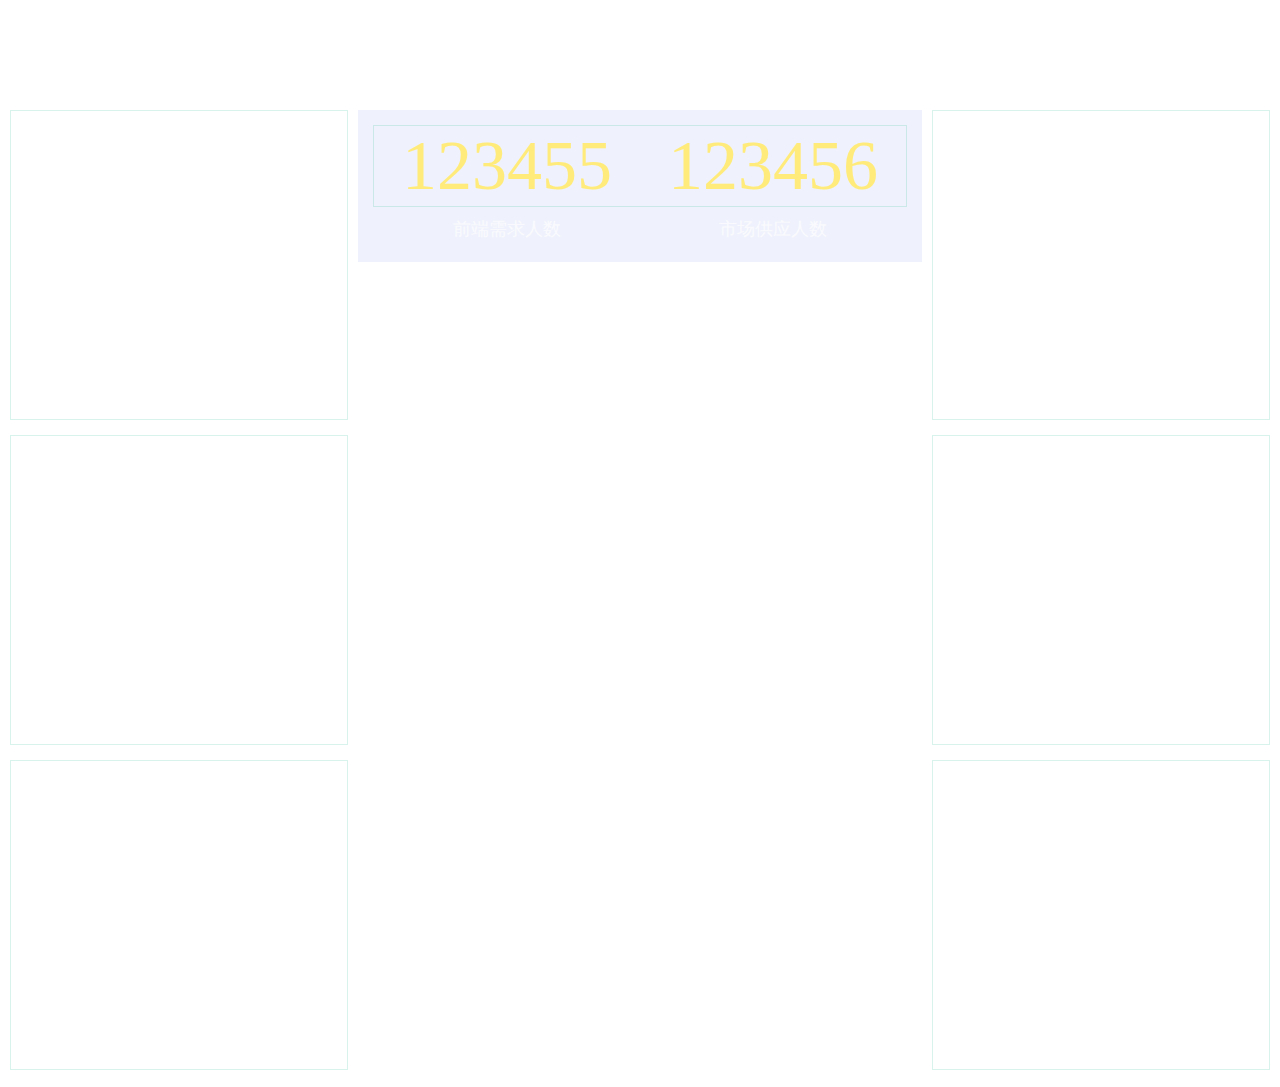
==== index.html @ aa320190 "第三次提交" ====
<!DOCTYPE html>
<html lang="en">
<!DOCTYPE html>
<html lang="en">

<head>
    <meta charset="UTF-8">
    <meta http-equiv="X-UA-Compatible" content="IE=edge">
    <meta name="viewport" content="width=device-width, initial-scale=1.0">
    <title>Document</title>
</head>

<body>

</body>

</html>

<head>
    <meta charset="UTF-8">
    <title>欢迎你</title>
    <link rel="stylesheet" href="css/index.css">
</head>

<body>

    <header>
        <h1></h1>
        <div class="showTime">
            <script>
                var t = null;
                t = setTimeout(time, 1000);//開始运行
                function time() {
                    clearTimeout(t);//清除定时器
                    dt = new Date();
                    var y = dt.getFullYear();
                    var mt = dt.getMonth() + 1;
                    var day = dt.getDate();
                    var h = dt.getHours();//获取时
                    var m = dt.getMinutes();//获取分
                    var s = dt.getSeconds();//获取秒
                    document.querySelector(".showTime").innerHTML = '当前时间：' + y + "年" + mt + "月" + day + "-" + h + "时" + m + "分" + s + "秒";
                    t = setTimeout(time, 1000); //设定定时器，循环运行
                }
            </script>
        </div>
    </header>
    <div class="father">
        <div class="son">
            <div class="girl bar">
                <h2>竞争形势</h2>
                <div class="career"></div>
            </div>
            <div class="girl line">
                <h2>应届毕业</h2>
                <div class="career"></div>
            </div>
            <div class="girl left3">
                <h2>就业人数</h2>
                <div class="career"></div>
            </div>
            <!--        <div class="girl"></div>-->
            <!--        <div class="girl"></div>-->
        </div>
        <!--    第二个盒子-->
        <div class="son">
            <div class="lower">
                <!--            数字-->
                <div class="top">
                    <ul>
                        <li>123455</li>
                        <li>123456</li>
                    </ul>
                </div>
                <div class="no">
                    <ul>
                        <li>前端需求人数</li>
                        <li>市场供应人数</li>
                    </ul>
                </div>
            </div>
            <div class="map">
                <div class="hi1"></div>
                <div class="hi2"></div>
                <div class="hi3"></div>
                <!--            地图模块-->
                <div class="hi4"></div>
            </div>
        </div>
        <div class="son">
            <div class="girl one">
                <h2>就业行业</h2>
                <div class="career"></div>
            </div>
            <div class="girl two">
                <h2>行业发展</h2>
                <div class="career"></div>
            </div>
            <div class="girl first">
                <h2>top行业</h2>
                <div class="career"></div>
            </div>
        </div>

    </div>
    <!--window.addEventListener("resize", function() {-->
    <!--myChart.resize();-->
    <!--});-->
    <script src="js/echarts.js"></script>
    <script src="js/china.js"></script>
    <script src="js/index.js"></script>

</body>

</html>
---- css/index.css ----
* {
    margin: 0;
    padding: 0;
    box-sizing: border-box;
}
li {
    list-style: none;
    flex: 1;

}
/* 声明字体*/
@font-face {
    font-family: electronicFont;
    src: url(../font/DS-DIGIT.TTF);
}

body {
    background: url(../images/bg.jpg) ;
    background-size: 100%;
    /*line-height: 15;*/
}
header {
    position: relative;
    /*background-color: rgba(135, 206, 235,0.09);*/
    height: 100px;
    background: url(../images/head_bg.png) no-repeat top center;
    background-size: 100% 100%;
}
h1 {
    color: white;
    font-size: 38px;
    text-align: center;
    line-height: 80px;
}
.showTime {
    position: absolute;
    top: 0;
    right: 30px;
    line-height: 75px;
    font-size: 20px;
    color: rgba(255, 255, 255, 0.7);
}
.father {
    display: flex;
    min-width: 1024px;
    max-width: 1920px;
    margin: 0 auto;
    padding: 10px 10px 0;
    /*min-height: 780px;*/
    /*background-color: #fff;*/
    /*background-color: pink;*/
    /*height: 500px;*/
}
.son {
    flex: 3;
}
.son:nth-child(2) {
    flex: 5;
    margin: 0 10px 15px ;
}
.son:nth-child(3) {
    flex: 3;
}
.girl {
    height: 310px;
    /*background-color: #fff;*/
    border: 1px solid rgba(25, 186, 139, 0.17);
    background: url(../images/line.png) rgba(255,255,255,0.04);
    padding: 0 15px 40px;
    margin-bottom: 15px;
}
h2 {
    height: 48px;
    color: white;
    font-size: 20px;
    text-align: center;
    /* line-height: 48; */
    font-weight: 400;
}
.career {
    width: 100%;
    height: 240px;
    /*background-color: pink;*/
}
.lower {
    background: rgba(101, 132, 226, 0.1);
    padding: 15px;
}
.top {
    border: 1px solid rgba(25, 186, 139, 0.17);
}
ul {
    display: flex;
}
.top li {
    height: 80px;
    font-size: 70px;
    color: #ffeb7b;
    text-align: center;
    font-family: electronicFont;
}
.no li {
    height: 40px;
    color: rgba(255, 255, 255, 0.7);
    font-size: 18px;
    padding: 10px 0 0;
    text-align: center;
}
.map {
    position: relative;
    height: 810px;
    /*background-color: #fff;*/
}
.hi1 {
    width: 518px;
    height: 518px;
    background: url(../images/map.png);
    background-size: 100%;
    position: absolute;
    top: 50%;
    left: 50%;
    transform: translate(-50%,-50%);
    opacity: 0.3;
}
.hi2 {
    position: absolute;
    top: 50%;
    left: 50%;
    transform: translate(-50%,-50%);
    width: 643px;
    height: 643px;
    background: url(../images/lbx.png);
    background-size: 100%;
    animation: rotate 15s linear infinite;
    opacity: .6;
}
.hi3 {
    position: absolute;
    top: 50%;
    left: 50%;
    transform: translate(-50%,-50%);
    width: 566px;
    height: 566px;
    background: url(../images/lbx.png);
    background-size: 100%;
    animation: rotate1 15s linear infinite;
    opacity: .6

}
.hi4 {
    position: absolute;
    top: 0;
    left: 0;
    width: 100%;
    height: 810px;
}
@keyframes rotate {
    from {
        transform: translate(-50%, -50%) rotate(0deg);
    }
    to {
        transform: translate(-50%, -50%) rotate(360deg);
    }
}
@keyframes rotate1 {
    from {
        transform: translate(-50%, -50%) rotate(0deg);
    }
    to {
        transform: translate(-50%, -50%) rotate(-360deg);
    }
}
@media screen and (max-width: 1024px) {
    html {
        font-size: 42px !important;
    }
}
@media screen and (min-width: 1920px) {
    html {
        font-size: 80px !important;
    }
}
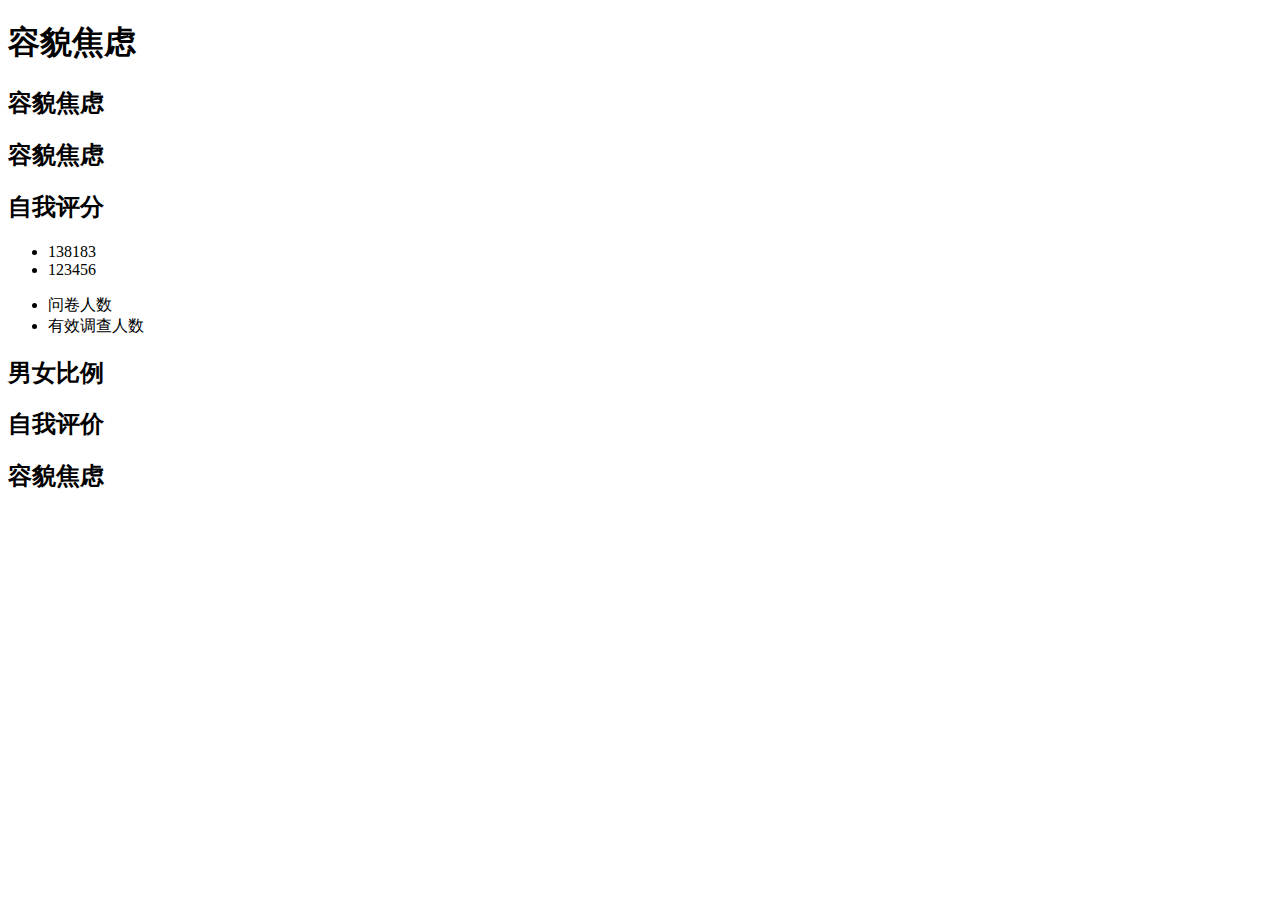
==== commit da923ad8: "第六次提交" ====
--- a/index.html
+++ b/index.html
@@ -18,14 +18,14 @@
 
 <head>
     <meta charset="UTF-8">
-    <title>欢迎你</title>
+    <title>tittle</title>
     <link rel="stylesheet" href="css/index.css">
 </head>
 
 <body>
 
     <header>
-        <h1></h1>
+        <h1>容貌焦虑</h1>
         <div class="showTime">
             <script>
                 var t = null;
@@ -45,37 +45,38 @@
             </script>
         </div>
     </header>
-    <div class="father">
-        <div class="son">
-            <div class="girl bar">
-                <h2>竞争形势</h2>
+    <div class="box">
+        <div class="left">
+            <div class="girl left1">
+                <h2>容貌焦虑</h2>
                 <div class="career"></div>
             </div>
-            <div class="girl line">
-                <h2>应届毕业</h2>
+            <div class="girl left2">
+                <h2>容貌焦虑</h2>
                 <div class="career"></div>
             </div>
             <div class="girl left3">
-                <h2>就业人数</h2>
+                <h2>自我评分</h2>
                 <div class="career"></div>
             </div>
             <!--        <div class="girl"></div>-->
             <!--        <div class="girl"></div>-->
         </div>
         <!--    第二个盒子-->
-        <div class="son">
+        <div class="middle">
             <div class="lower">
-                <!--            数字-->
+                <!--数字-->
                 <div class="top">
                     <ul>
-                        <li>123455</li>
+                        <li>138183</li>
+                        <!-- <video src="video/first.mp4" controls preload="auto"></video> -->
                         <li>123456</li>
                     </ul>
                 </div>
                 <div class="no">
                     <ul>
-                        <li>前端需求人数</li>
-                        <li>市场供应人数</li>
+                        <li>问卷人数</li>
+                        <li>有效调查人数</li>
                     </ul>
                 </div>
             </div>
@@ -87,17 +88,17 @@
                 <div class="hi4"></div>
             </div>
         </div>
-        <div class="son">
-            <div class="girl one">
-                <h2>就业行业</h2>
+        <div class="right">
+            <div class="girl right1">
+                <h2>男女比例</h2>
                 <div class="career"></div>
             </div>
-            <div class="girl two">
-                <h2>行业发展</h2>
+            <div class="girl right2">
+                <h2>自我评价</h2>
                 <div class="career"></div>
             </div>
-            <div class="girl first">
-                <h2>top行业</h2>
+            <div class="girl right3">
+                <h2>容貌焦虑</h2>
                 <div class="career"></div>
             </div>
         </div>
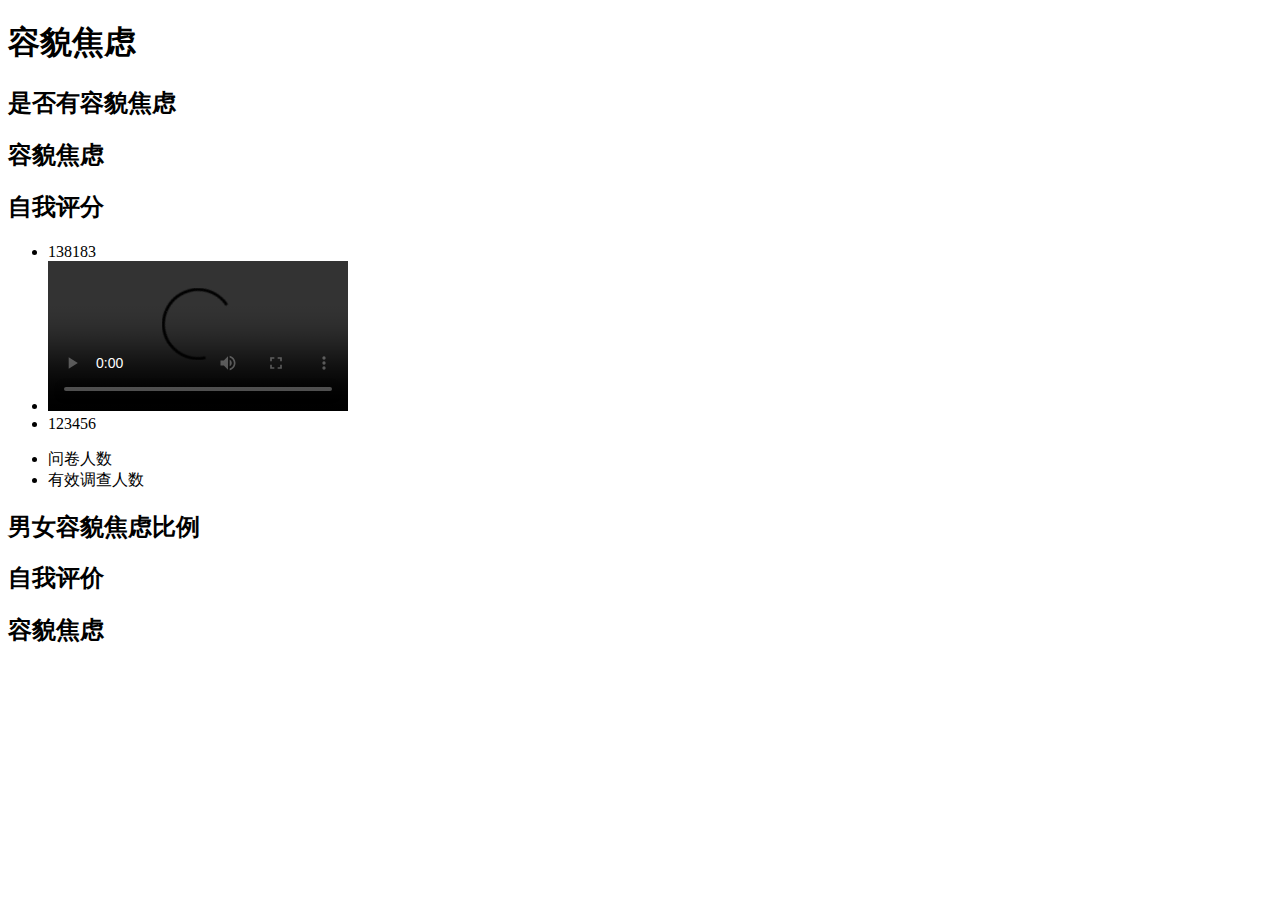
==== commit 5401ebff: "第十次提交" ====
--- a/index.html
+++ b/index.html
@@ -47,17 +47,20 @@
     </header>
     <div class="box">
         <div class="left">
-            <div class="girl left1">
+            <div class="girl left1 panel">
+                <h2>是否有容貌焦虑</h2>
+                <div class="career"></div>
+                <div class="panel-footer"></div>
+            </div>
+            <div class="girl left2 panel">
                 <h2>容貌焦虑</h2>
                 <div class="career"></div>
+                <div class="panel-footer"></div>
             </div>
-            <div class="girl left2">
-                <h2>容貌焦虑</h2>
-                <div class="career"></div>
-            </div>
-            <div class="girl left3">
+            <div class="girl left3 panel">
                 <h2>自我评分</h2>
                 <div class="career"></div>
+                <div class="panel-footer"></div>
             </div>
             <!--        <div class="girl"></div>-->
             <!--        <div class="girl"></div>-->
@@ -69,7 +72,8 @@
                 <div class="top">
                     <ul>
                         <li>138183</li>
-                        <!-- <video src="video/first.mp4" controls preload="auto"></video> -->
+                        <li><video src="video/容貌焦虑.mp4" controls preload="auto"></video></li>
+                        <!--  -->
                         <li>123456</li>
                     </ul>
                 </div>
@@ -89,17 +93,20 @@
             </div>
         </div>
         <div class="right">
-            <div class="girl right1">
-                <h2>男女比例</h2>
+            <div class="girl right1 panel">
+                <h2>男女容貌焦虑比例</h2>
                 <div class="career"></div>
+                <div class="panel-footer"></div>
             </div>
-            <div class="girl right2">
+            <div class="girl right2 panel">
                 <h2>自我评价</h2>
                 <div class="career"></div>
+                <div class="panel-footer"></div>
             </div>
-            <div class="girl right3">
+            <div class="girl right3 panel">
                 <h2>容貌焦虑</h2>
                 <div class="career"></div>
+                <div class="panel-footer"></div>
             </div>
         </div>
 
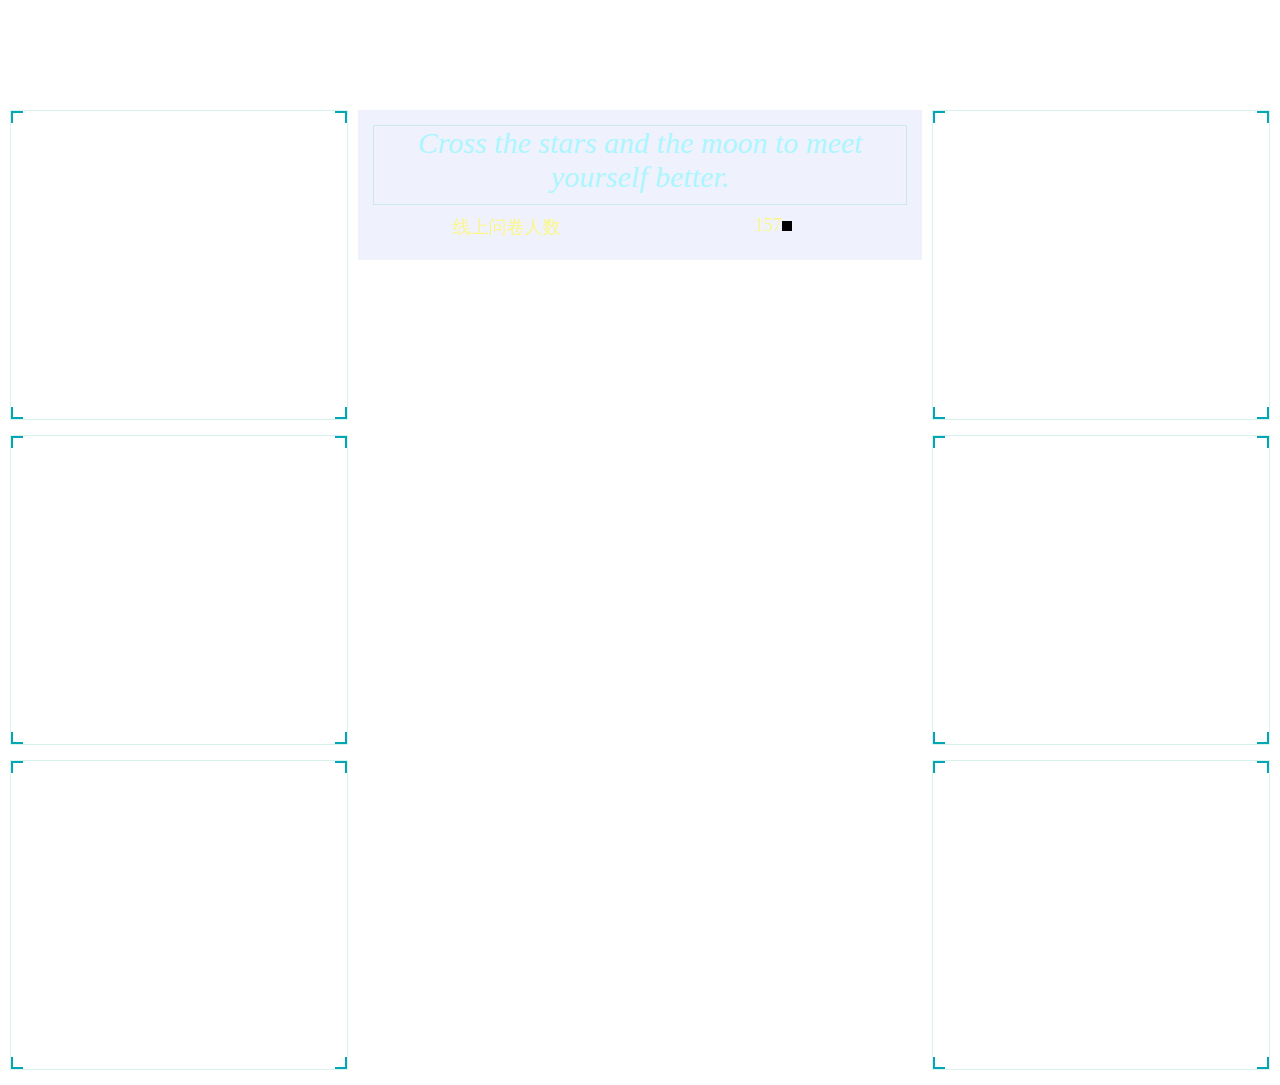
==== commit 574c191e: "第十一次提交" ====
--- a/index.html
+++ b/index.html
@@ -48,17 +48,17 @@
     <div class="box">
         <div class="left">
             <div class="girl left1 panel">
-                <h2>是否有容貌焦虑</h2>
+                <h2>是否有过容貌焦虑</h2>
                 <div class="career"></div>
                 <div class="panel-footer"></div>
             </div>
             <div class="girl left2 panel">
-                <h2>容貌焦虑</h2>
+                <h2>是否会进行容貌比较</h2>
                 <div class="career"></div>
                 <div class="panel-footer"></div>
             </div>
             <div class="girl left3 panel">
-                <h2>自我评分</h2>
+                <h2>对自己颜值和身材评分</h2>
                 <div class="career"></div>
                 <div class="panel-footer"></div>
             </div>
@@ -69,18 +69,19 @@
         <div class="middle">
             <div class="lower">
                 <!--数字-->
-                <div class="top">
-                    <ul>
-                        <li>138183</li>
-                        <li><video src="video/容貌焦虑.mp4" controls preload="auto"></video></li>
-                        <!--  -->
-                        <li>123456</li>
-                    </ul>
+                <div class="top">Cross the stars and the moon to meet yourself better.
+                    <!-- <ul> -->
+                    <!-- <li></li> -->
+                    <!-- <li><video src="video/容貌焦虑.mp4" controls preload="auto"></video></li> -->
+                    <!-- <li>157</li> -->
+                    <!-- </ul> -->
+
                 </div>
                 <div class="no">
                     <ul>
-                        <li>问卷人数</li>
-                        <li>有效调查人数</li>
+                        <li>线上问卷人数</li>
+                        <li>157<video src="video/容貌焦虑.mp4" controls preload="auto"></video>
+                        </li>
                     </ul>
                 </div>
             </div>
@@ -94,17 +95,17 @@
         </div>
         <div class="right">
             <div class="girl right1 panel">
-                <h2>男女容貌焦虑比例</h2>
+                <h2>调查问卷男女人数</h2>
                 <div class="career"></div>
                 <div class="panel-footer"></div>
             </div>
             <div class="girl right2 panel">
-                <h2>自我评价</h2>
+                <h2>容貌引起的负面情绪</h2>
                 <div class="career"></div>
                 <div class="panel-footer"></div>
             </div>
             <div class="girl right3 panel">
-                <h2>容貌焦虑</h2>
+                <h2>认为出现容貌焦虑的原因</h2>
                 <div class="career"></div>
                 <div class="panel-footer"></div>
             </div>
--- a/css/index.css
+++ b/css/index.css
@@ -0,0 +1,240 @@
+* {
+  margin: 0;
+  padding: 0;
+  box-sizing: border-box;
+}
+li {
+  list-style: none;
+  flex: 1;
+}
+/* 声明字体*/
+@font-face {
+  font-family: electronicFont;
+  src: url(../font/DS-DIGIT.TTF);
+}
+body {
+  background: url(../images/可视化1.jpg) no-repeat;
+  background-size: 100% 100%;
+  /*line-height: 15;*/
+}
+header {
+  position: relative;
+  /*background-color: rgba(135, 206, 235,0.09);*/
+  height: 100px;
+  background: url(../images/head_bg.png) no-repeat top center;
+  background-size: 100% 100%;
+}
+header h1 {
+  color: white;
+  font-size: 38px;
+  text-align: center;
+  line-height: 80px;
+}
+header .showTime {
+  position: absolute;
+  top: 0;
+  right: 30px;
+  line-height: 75px;
+  font-size: 20px;
+  color: rgba(255, 255, 255, 0.7);
+}
+.box {
+  display: flex;
+  min-width: 1024px;
+  max-width: 1920px;
+  margin: 0 auto;
+  padding: 10px 10px 0;
+}
+.box .left {
+  flex: 3;
+}
+.box .middle {
+  flex: 5;
+  margin: 0 10px 15px ;
+}
+.box .right {
+  flex: 3;
+}
+.box .middle {
+  flex: 5;
+  margin: 0 10px 15px ;
+  overflow: hidden;
+}
+.box .right {
+  flex: 3;
+}
+.panel {
+  position: relative;
+  height: 3.875rem;
+  border: 1px solid rgba(25, 186, 139, 0.17);
+  background: url(../images/line\(1\).png);
+  padding: 0 0.1875rem 0.5rem;
+  margin-bottom: 0.1875rem;
+}
+.panel::before {
+  position: absolute;
+  top: 0;
+  left: 0;
+  content: "";
+  width: 10px;
+  height: 10px;
+  border-top: 2px solid #02a6b5;
+  border-left: 2px solid #02a6b5;
+}
+.panel::after {
+  position: absolute;
+  top: 0;
+  right: 0;
+  content: "";
+  width: 10px;
+  height: 10px;
+  border-top: 2px solid #02a6b5;
+  border-right: 2px solid #02a6b5;
+}
+.panel .panel-footer {
+  position: absolute;
+  left: 0;
+  bottom: 0;
+  width: 100%;
+}
+.panel .panel-footer::before {
+  position: absolute;
+  bottom: 0;
+  left: 0;
+  content: "";
+  width: 10px;
+  height: 10px;
+  border-bottom: 2px solid #02a6b5;
+  border-left: 2px solid #02a6b5;
+}
+.panel .panel-footer::after {
+  position: absolute;
+  bottom: 0;
+  right: 0;
+  content: "";
+  width: 10px;
+  height: 10px;
+  border-bottom: 2px solid #02a6b5;
+  border-right: 2px solid #02a6b5;
+}
+.girl {
+  height: 310px;
+  /*background-color: #fff;*/
+  border: 1px solid rgba(25, 186, 139, 0.17);
+  background: url(../images/line.png) rgba(255, 255, 255, 0.04);
+  padding: 0 15px 40px;
+  margin-bottom: 15px;
+}
+h2 {
+  height: 48px;
+  color: white;
+  font-size: 20px;
+  text-align: center;
+  /* line-height: 48; */
+  font-weight: 400;
+}
+.career {
+  width: 100%;
+  height: 240px;
+  /*background-color: pink;*/
+}
+.lower {
+  background: rgba(101, 132, 226, 0.1);
+  padding: 15px;
+}
+.top {
+  border: 1px solid rgba(25, 186, 139, 0.17);
+}
+ul {
+  display: flex;
+}
+.top {
+  height: 80px;
+  font-size: 30px;
+  color: rgba(172, 246, 255);
+  text-align: center;
+  font-style: italic;
+}
+.no li video {
+  width: 10px;
+  height: 10px;
+}
+.no li {
+  height: 40px;
+  color: rgba(255, 248, 110, 0.8);
+  font-size: 18px;
+  padding: 10px 0 0;
+  text-align: center;
+}
+.map {
+  position: relative;
+  height: 810px;
+  /*background-color: #fff;*/
+}
+.map .blue {
+  line-height: 810px;
+  color: rgba(255, 94, 94, 0.5);
+  text-align: center;
+  font-family: electronicFont;
+  font-size: 100px;
+  font-style: italic;
+}
+.hi2 {
+  position: absolute;
+  top: 50%;
+  left: 50%;
+  transform: translate(-50%, -50%);
+  width: 643px;
+  height: 643px;
+  background: url(../images/lbx.png) no-repeat;
+  background-size: 100%;
+  animation: rotate 15s linear infinite;
+  opacity: 0.6;
+  overflow: hidden;
+}
+.hi3 {
+  position: absolute;
+  top: 50%;
+  left: 50%;
+  transform: translate(-50%, -50%);
+  width: 566px;
+  height: 566px;
+  background: url(../images/lbx.png) no-repeat;
+  background-size: 100%;
+  animation: rotate1 15s linear infinite;
+  opacity: 0.6;
+  overflow: hidden;
+}
+.hi4 {
+  position: absolute;
+  top: 0;
+  left: 0;
+  width: 100%;
+  height: 810px;
+}
+@keyframes rotate {
+  from {
+    transform: translate(-50%, -50%) rotate(0deg);
+  }
+  to {
+    transform: translate(-50%, -50%) rotate(360deg);
+  }
+}
+@keyframes rotate1 {
+  from {
+    transform: translate(-50%, -50%) rotate(0deg);
+  }
+  to {
+    transform: translate(-50%, -50%) rotate(-360deg);
+  }
+}
+@media screen and (max-width: 1024px) {
+  html {
+    font-size: 42px !important;
+  }
+}
+@media screen and (min-width: 1920px) {
+  html {
+    font-size: 80px !important;
+  }
+}
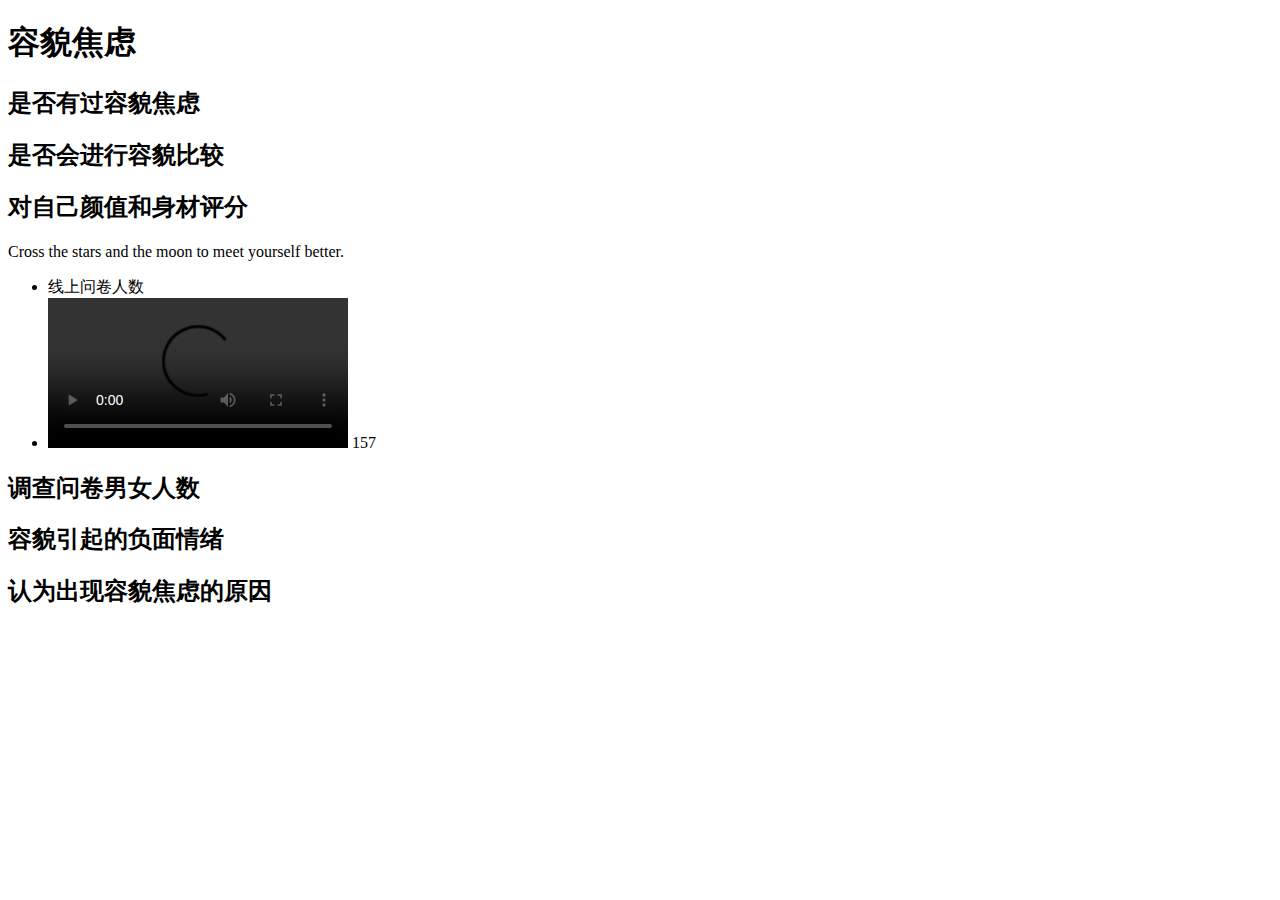
==== commit 345b9709: "第六次" ====
--- a/index.html
+++ b/index.html
@@ -80,8 +80,7 @@
                 <div class="no">
                     <ul>
                         <li>线上问卷人数</li>
-                        <li>157<video src="video/容貌焦虑.mp4" controls preload="auto"></video>
-                        </li>
+                        <li><video src="video/视频1.mp4" controls preload="auto"></video>&nbsp157</li>
                     </ul>
                 </div>
             </div>
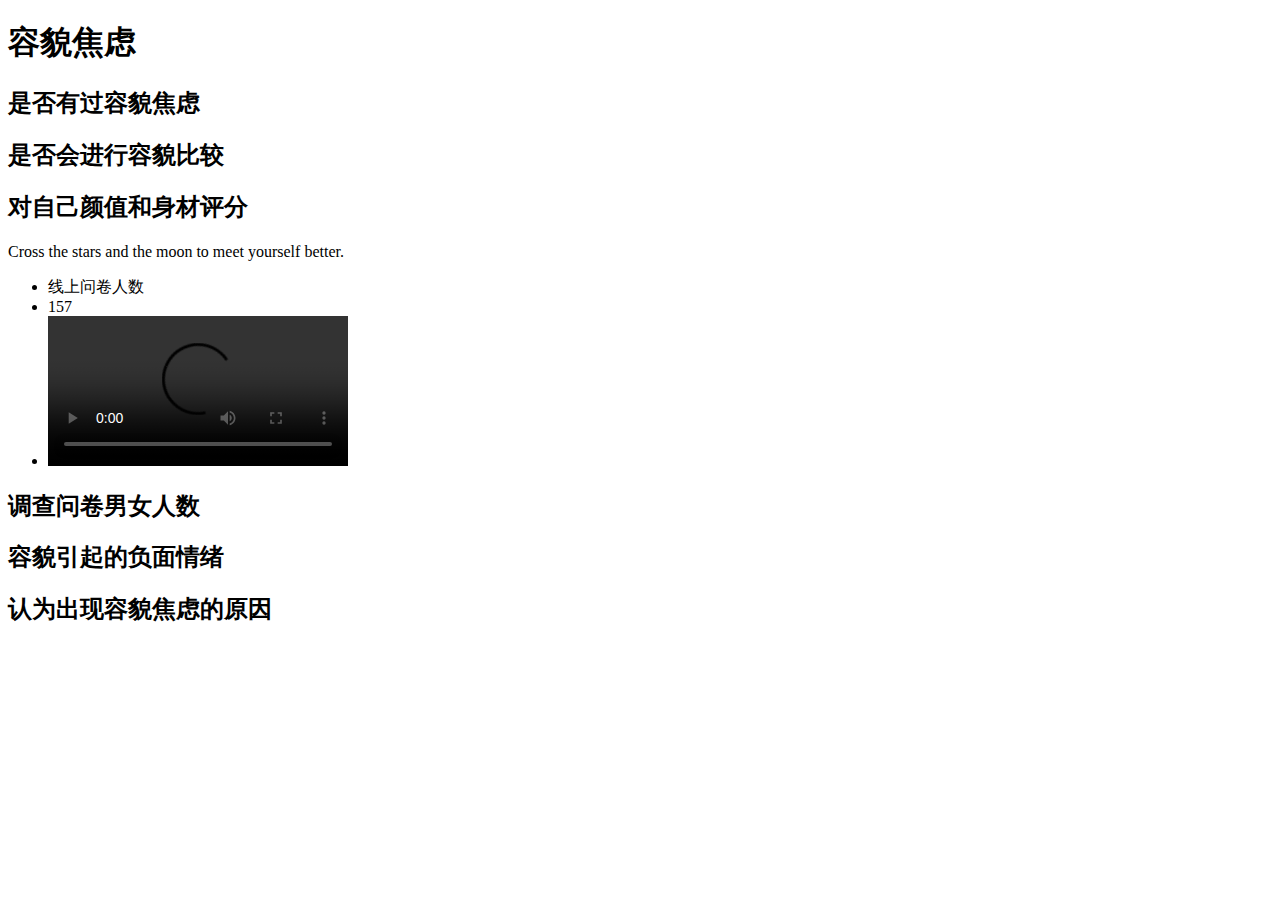
==== commit 23f38918: "shan" ====
--- a/index.html
+++ b/index.html
@@ -80,7 +80,9 @@
                 <div class="no">
                     <ul>
                         <li>线上问卷人数</li>
-                        <li><video src="video/视频1.mp4" controls preload="auto"></video>&nbsp157</li>
+                        <li>157</li>
+                        <li><video src="../video/全1080p.mp4" controls="controls" preload="auto"></video>
+                        </li>
                     </ul>
                 </div>
             </div>
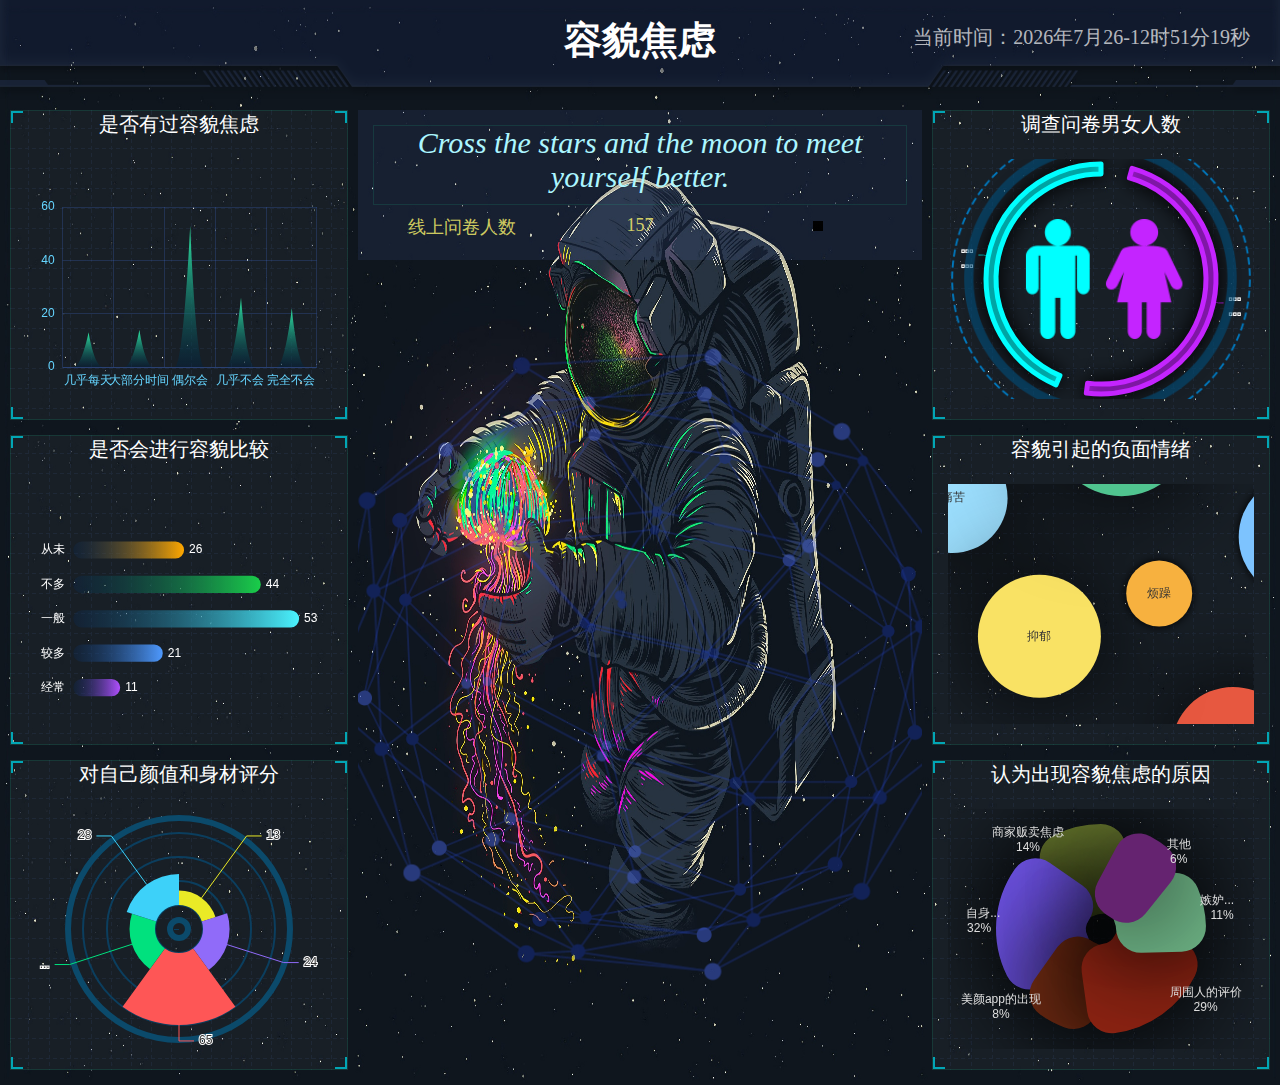
==== commit 41f629e4: "diqi" ====
--- a/index.html
+++ b/index.html
@@ -81,7 +81,7 @@
                     <ul>
                         <li>线上问卷人数</li>
                         <li>157</li>
-                        <li><video src="../video/全1080p.mp4" controls="controls" preload="auto"></video>
+                        <li><video src="../video/35.mp4" controls="controls" preload="auto"></video>
                         </li>
                     </ul>
                 </div>
--- a/css/index.css
+++ b/css/index.css
@@ -0,0 +1,240 @@
+* {
+  margin: 0;
+  padding: 0;
+  box-sizing: border-box;
+}
+li {
+  list-style: none;
+  flex: 1;
+}
+/* 声明字体*/
+@font-face {
+  font-family: electronicFont;
+  src: url(../font/DS-DIGIT.TTF);
+}
+body {
+  background: url(../images/可视化1.jpg) no-repeat;
+  background-size: 100% 100%;
+  /*line-height: 15;*/
+}
+header {
+  position: relative;
+  /*background-color: rgba(135, 206, 235,0.09);*/
+  height: 100px;
+  background: url(../images/head_bg.png) no-repeat top center;
+  background-size: 100% 100%;
+}
+header h1 {
+  color: white;
+  font-size: 38px;
+  text-align: center;
+  line-height: 80px;
+}
+header .showTime {
+  position: absolute;
+  top: 0;
+  right: 30px;
+  line-height: 75px;
+  font-size: 20px;
+  color: rgba(255, 255, 255, 0.7);
+}
+.box {
+  display: flex;
+  min-width: 1024px;
+  max-width: 1920px;
+  margin: 0 auto;
+  padding: 10px 10px 0;
+}
+.box .left {
+  flex: 3;
+}
+.box .middle {
+  flex: 5;
+  margin: 0 10px 15px ;
+}
+.box .right {
+  flex: 3;
+}
+.box .middle {
+  flex: 5;
+  margin: 0 10px 15px ;
+  overflow: hidden;
+}
+.box .right {
+  flex: 3;
+}
+.panel {
+  position: relative;
+  height: 3.875rem;
+  border: 1px solid rgba(25, 186, 139, 0.17);
+  background: url(../images/line\(1\).png);
+  padding: 0 0.1875rem 0.5rem;
+  margin-bottom: 0.1875rem;
+}
+.panel::before {
+  position: absolute;
+  top: 0;
+  left: 0;
+  content: "";
+  width: 10px;
+  height: 10px;
+  border-top: 2px solid #02a6b5;
+  border-left: 2px solid #02a6b5;
+}
+.panel::after {
+  position: absolute;
+  top: 0;
+  right: 0;
+  content: "";
+  width: 10px;
+  height: 10px;
+  border-top: 2px solid #02a6b5;
+  border-right: 2px solid #02a6b5;
+}
+.panel .panel-footer {
+  position: absolute;
+  left: 0;
+  bottom: 0;
+  width: 100%;
+}
+.panel .panel-footer::before {
+  position: absolute;
+  bottom: 0;
+  left: 0;
+  content: "";
+  width: 10px;
+  height: 10px;
+  border-bottom: 2px solid #02a6b5;
+  border-left: 2px solid #02a6b5;
+}
+.panel .panel-footer::after {
+  position: absolute;
+  bottom: 0;
+  right: 0;
+  content: "";
+  width: 10px;
+  height: 10px;
+  border-bottom: 2px solid #02a6b5;
+  border-right: 2px solid #02a6b5;
+}
+.girl {
+  height: 310px;
+  /*background-color: #fff;*/
+  border: 1px solid rgba(25, 186, 139, 0.17);
+  background: url(../images/line.png) rgba(255, 255, 255, 0.04);
+  padding: 0 15px 40px;
+  margin-bottom: 15px;
+}
+h2 {
+  height: 48px;
+  color: white;
+  font-size: 20px;
+  text-align: center;
+  /* line-height: 48; */
+  font-weight: 400;
+}
+.career {
+  width: 100%;
+  height: 240px;
+  /*background-color: pink;*/
+}
+.lower {
+  background: rgba(101, 132, 226, 0.1);
+  padding: 15px;
+}
+.top {
+  border: 1px solid rgba(25, 186, 139, 0.17);
+}
+ul {
+  display: flex;
+}
+.top {
+  height: 80px;
+  font-size: 30px;
+  color: rgba(172, 246, 255);
+  text-align: center;
+  font-style: italic;
+}
+.no li video {
+  width: 10px;
+  height: 10px;
+}
+.no li {
+  height: 40px;
+  color: rgba(255, 248, 110, 0.8);
+  font-size: 18px;
+  padding: 10px 0 0;
+  text-align: center;
+}
+.map {
+  position: relative;
+  height: 810px;
+  /*background-color: #fff;*/
+}
+.map .blue {
+  line-height: 810px;
+  color: rgba(255, 94, 94, 0.5);
+  text-align: center;
+  font-family: electronicFont;
+  font-size: 100px;
+  font-style: italic;
+}
+.hi2 {
+  position: absolute;
+  top: 50%;
+  left: 50%;
+  transform: translate(-50%, -50%);
+  width: 643px;
+  height: 643px;
+  background: url(../images/lbx.png) no-repeat;
+  background-size: 100%;
+  animation: rotate 15s linear infinite;
+  opacity: 0.6;
+  overflow: hidden;
+}
+.hi3 {
+  position: absolute;
+  top: 50%;
+  left: 50%;
+  transform: translate(-50%, -50%);
+  width: 566px;
+  height: 566px;
+  background: url(../images/lbx.png) no-repeat;
+  background-size: 100%;
+  animation: rotate1 15s linear infinite;
+  opacity: 0.6;
+  overflow: hidden;
+}
+.hi4 {
+  position: absolute;
+  top: 0;
+  left: 0;
+  width: 100%;
+  height: 810px;
+}
+@keyframes rotate {
+  from {
+    transform: translate(-50%, -50%) rotate(0deg);
+  }
+  to {
+    transform: translate(-50%, -50%) rotate(360deg);
+  }
+}
+@keyframes rotate1 {
+  from {
+    transform: translate(-50%, -50%) rotate(0deg);
+  }
+  to {
+    transform: translate(-50%, -50%) rotate(-360deg);
+  }
+}
+@media screen and (max-width: 1024px) {
+  html {
+    font-size: 42px !important;
+  }
+}
+@media screen and (min-width: 1920px) {
+  html {
+    font-size: 80px !important;
+  }
+}
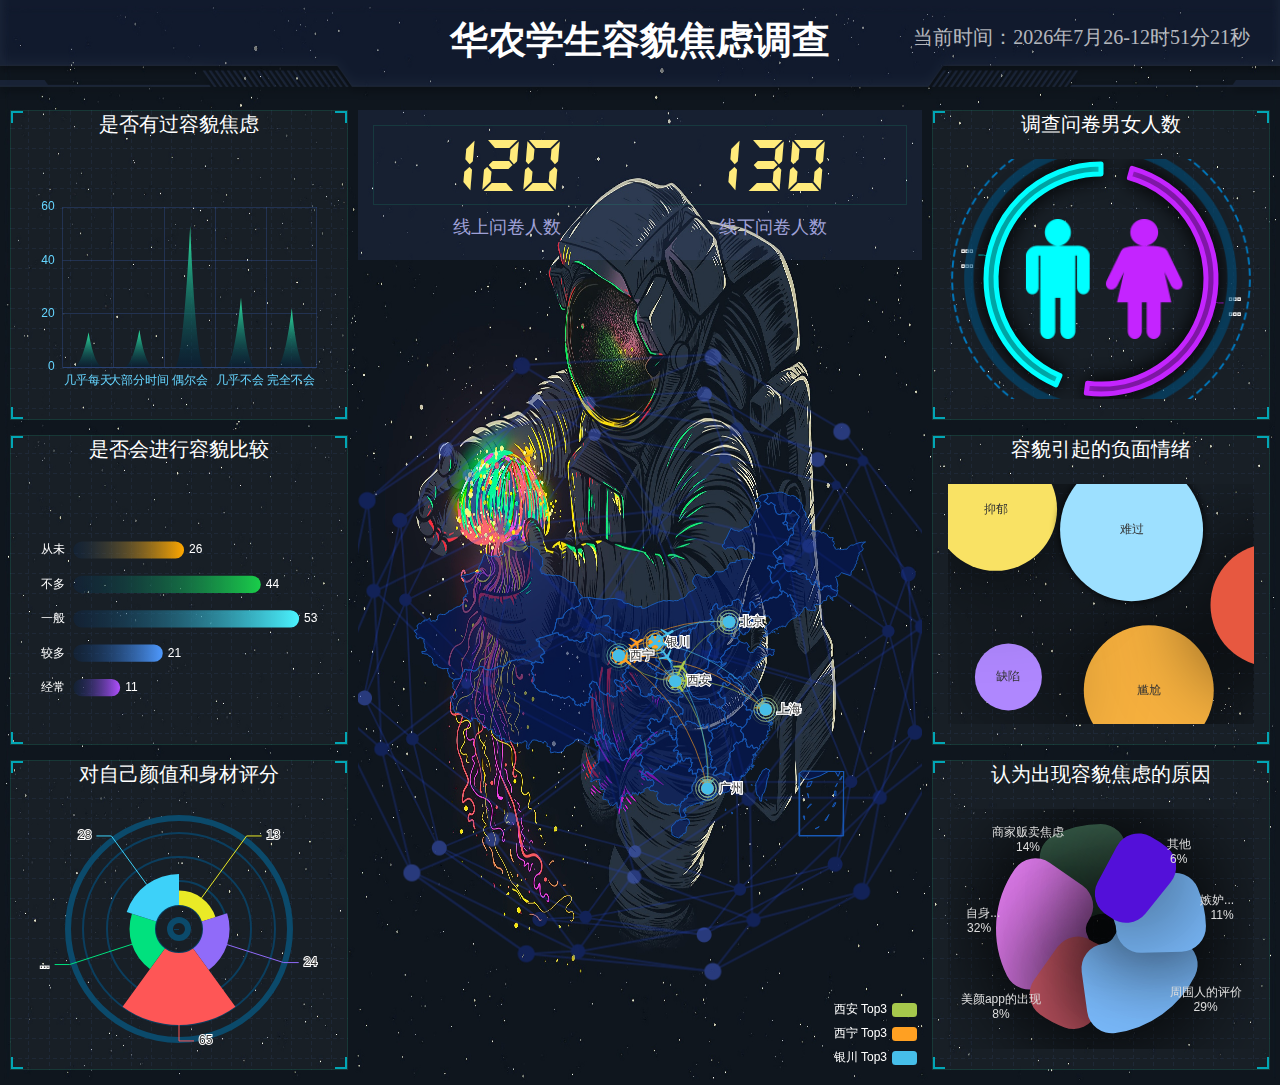
==== commit 2d7057a8: "chenggong" ====
--- a/index.html
+++ b/index.html
@@ -25,7 +25,7 @@
 <body>
 
     <header>
-        <h1>容貌焦虑</h1>
+        <h1>华农学生容貌焦虑调查</h1>
         <div class="showTime">
             <script>
                 var t = null;
@@ -69,20 +69,17 @@
         <div class="middle">
             <div class="lower">
                 <!--数字-->
-                <div class="top">Cross the stars and the moon to meet yourself better.
-                    <!-- <ul> -->
-                    <!-- <li></li> -->
-                    <!-- <li><video src="video/容貌焦虑.mp4" controls preload="auto"></video></li> -->
-                    <!-- <li>157</li> -->
-                    <!-- </ul> -->
+                <div class="top">
+                    <ul>
+                        <li>120</li>
+                        <li>130</li>
+                    </ul>
 
                 </div>
                 <div class="no">
                     <ul>
                         <li>线上问卷人数</li>
-                        <li>157</li>
-                        <li><video src="../video/35.mp4" controls="controls" preload="auto"></video>
-                        </li>
+                        <li>线下问卷人数</li>
                     </ul>
                 </div>
             </div>
--- a/css/index.css
+++ b/css/index.css
@@ -150,9 +150,10 @@
 }
 .top {
   height: 80px;
-  font-size: 30px;
-  color: rgba(172, 246, 255);
-  text-align: center;
+  font-size: 80px;
+  color: #ffeb7b;
+  text-align: center;
+  font-family: electronicFont;
   font-style: italic;
 }
 .no li video {
@@ -161,7 +162,7 @@
 }
 .no li {
   height: 40px;
-  color: rgba(255, 248, 110, 0.8);
+  color: #9fa0d7;
   font-size: 18px;
   padding: 10px 0 0;
   text-align: center;
